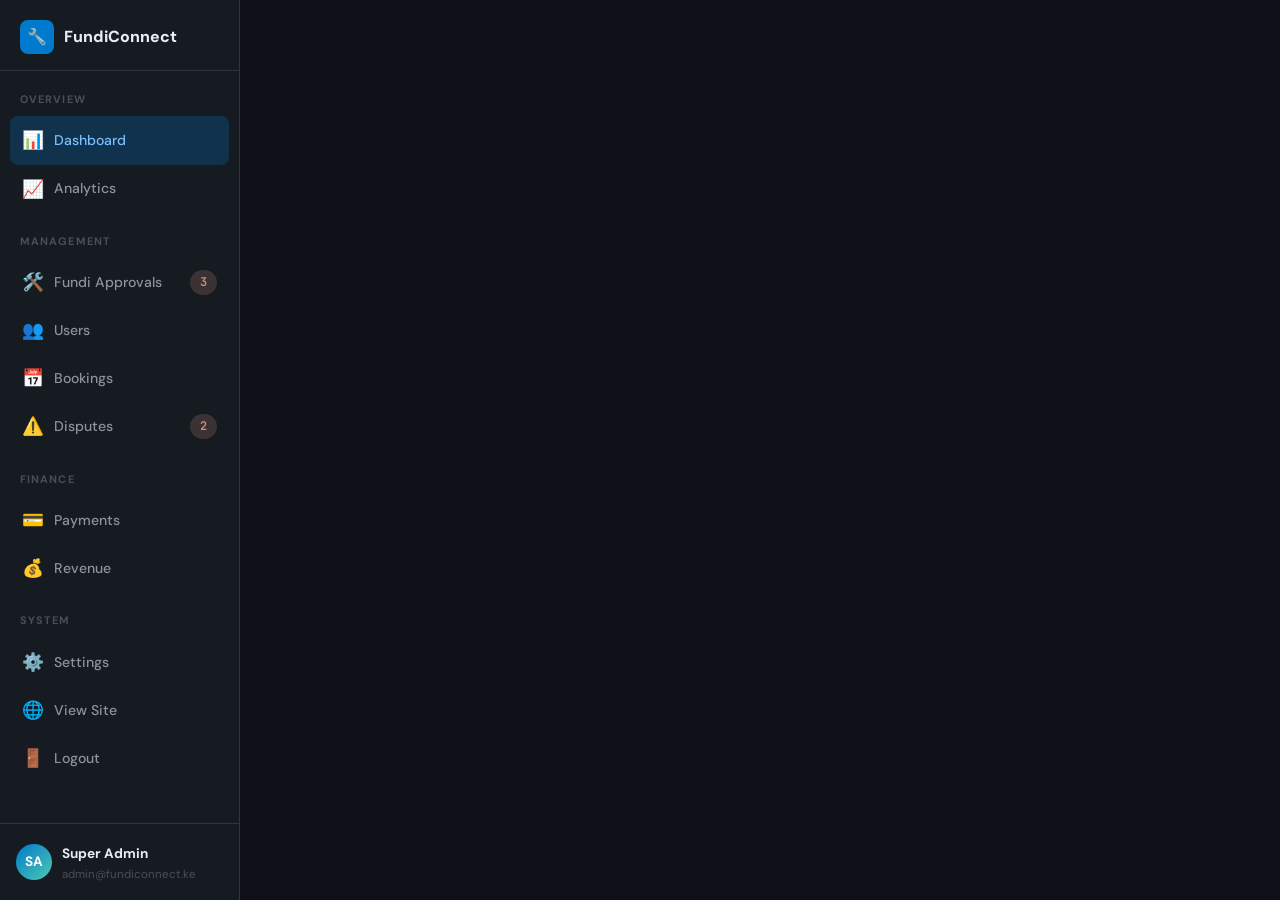
==== admin.html @ 78d82630 "admin 1" ====
<!DOCTYPE html>
<html lang="en">
<head>
  <meta charset="UTF-8" />
  <meta name="viewport" content="width=device-width, initial-scale=1.0" />
  <title>Admin Panel — FundiConnect</title>
  <link rel="stylesheet" href="css/style.css" />
  <style>
    :root { --sidebar-w: 240px; --red: #F85149; --amber: #E3B341; --blue-light: #79C0FF; --border-blue: rgba(0,122,204,0.35); --radius-xl: 20px; --shadow-lg: 0 20px 60px rgba(0,0,0,0.5); }
    body { display:flex; min-height:100vh; padding:0; background:var(--bg-dark); }

    /* ── Sidebar ── */
    .sidebar {
      width:var(--sidebar-w); background:var(--bg-panel); border-right:1px solid var(--border);
      display:flex; flex-direction:column; position:fixed; top:0; left:0; bottom:0; z-index:200;
      overflow-y:auto;
    }
    .sidebar-brand {
      padding:20px 20px 16px; border-bottom:1px solid var(--border);
      display:flex; align-items:center; gap:10px;
    }
    .sidebar-brand .logo-icon { width:34px; height:34px; border-radius:8px; background:var(--blue); display:flex; align-items:center; justify-content:center; font-size:1rem; }
    .sidebar-brand span { font-weight:800; font-size:1rem; }
    .sidebar-label { font-size:.68rem; font-weight:700; letter-spacing:.1em; text-transform:uppercase; color:var(--text-muted); padding:20px 20px 8px; }
    .sidebar-nav { list-style:none; padding:0 10px; }
    .sidebar-nav li a {
      display:flex; align-items:center; gap:12px; padding:10px 12px;
      border-radius:8px; color:var(--text-secondary); font-size:.88rem; font-weight:500;
      transition:all .2s; text-decoration:none;
    }
    .sidebar-nav li a:hover, .sidebar-nav li a.active {
      background:var(--bg-elevated); color:var(--text-primary);
    }
    .sidebar-nav li a.active { color:var(--blue-light); background:var(--blue-glow); }
    .sidebar-nav li a .icon { font-size:1.1rem; width:20px; text-align:center; }
    .sidebar-footer { margin-top:auto; padding:16px; border-top:1px solid var(--border); }
    .admin-user { display:flex; align-items:center; gap:10px; }
    .admin-avatar {
      width:36px; height:36px; border-radius:50%;
      background:linear-gradient(135deg,var(--blue),var(--green));
      display:flex; align-items:center; justify-content:center;
      font-size:.85rem; font-weight:700; color:#fff;
    }
    .admin-info small { display:block; font-size:.72rem; color:var(--text-muted); }

    /* ── Main ── */
    .admin-main { margin-left:var(--sidebar-w); flex:1; padding:28px 32px; min-height:100vh; }
    .admin-topbar {
      display:flex; align-items:center; justify-content:space-between; margin-bottom:28px;
    }
    .topbar-title h1 { font-size:1.5rem; font-weight:800; }
    .topbar-title p  { font-size:.85rem; color:var(--text-muted); margin-top:2px; }
    .topbar-actions { display:flex; align-items:center; gap:12px; }
    .notif-btn {
      position:relative; width:40px; height:40px; border-radius:10px;
      background:var(--bg-card); border:1px solid var(--border);
      display:flex; align-items:center; justify-content:center; cursor:pointer;
      font-size:1.1rem;
    }
    .notif-dot {
      position:absolute; top:6px; right:6px; width:8px; height:8px;
      background:var(--red); border-radius:50%; border:2px solid var(--bg-dark);
    }

    /* ── Stats grid ── */
    .stats-row { display:grid; grid-template-columns:repeat(4,1fr); gap:16px; margin-bottom:24px; }
    .stat-card {
      background:var(--bg-card); border:1px solid var(--border); border-radius:var(--radius-md);
      padding:20px; position:relative; overflow:hidden; transition:all .2s;
    }
    .stat-card:hover { border-color:var(--blue); transform:translateY(-2px); }
    .stat-card::before {
      content:''; position:absolute; top:0; right:0; width:80px; height:80px;
      border-radius:50%; opacity:.08;
      background:var(--accent-color, var(--blue));
      transform:translate(30px,-30px);
    }
    .stat-icon { font-size:1.4rem; margin-bottom:12px; }
    .stat-value { font-size:1.9rem; font-weight:800; font-family:'JetBrains Mono',monospace; }
    .stat-label { font-size:.8rem; color:var(--text-muted); margin-top:4px; }
    .stat-trend { display:flex; align-items:center; gap:4px; font-size:.78rem; margin-top:8px; font-weight:600; }
    .trend-up   { color:var(--green); }
    .trend-down { color:var(--red); }

    /* ── Panels ── */
    .admin-grid { display:grid; grid-template-columns:1fr 1fr; gap:20px; margin-bottom:24px; }
    .admin-panel {
      background:var(--bg-card); border:1px solid var(--border); border-radius:var(--radius-md); overflow:hidden;
    }
    .panel-header {
      display:flex; align-items:center; justify-content:space-between;
      padding:18px 22px; border-bottom:1px solid var(--border);
    }
    .panel-header h3 { font-size:.95rem; font-weight:700; }
    .panel-body { padding:18px 22px; }
    .panel-full { grid-column:1/-1; }

    /* ── Table ── */
    .data-table { width:100%; border-collapse:collapse; font-size:.85rem; }
    .data-table th {
      text-align:left; padding:10px 14px; font-size:.75rem; font-weight:700;
      letter-spacing:.06em; text-transform:uppercase; color:var(--text-muted);
      border-bottom:1px solid var(--border); background:var(--bg-elevated);
    }
    .data-table td { padding:12px 14px; border-bottom:1px solid var(--border-subtle); vertical-align:middle; }
    .data-table tr:last-child td { border-bottom:none; }
    .data-table tr:hover td { background:rgba(255,255,255,.02); }
    .user-row { display:flex; align-items:center; gap:10px; }
    .ua { width:30px; height:30px; border-radius:50%; display:flex; align-items:center; justify-content:center; font-size:.8rem; font-weight:700; flex-shrink:0; }

    /* ── Status badges ── */
    .status { display:inline-flex; align-items:center; gap:5px; font-size:.75rem; font-weight:600; padding:3px 10px; border-radius:100px; }
    .status::before { content:''; width:6px; height:6px; border-radius:50%; background:currentColor; }
    .status-pending  { background:rgba(227,179,65,.15); color:var(--amber); }
    .status-approved { background:rgba(78,201,176,.15); color:var(--green); }
    .status-active   { background:rgba(78,201,176,.15); color:var(--green); }
    .status-banned   { background:rgba(248,81,73,.15); color:var(--red); }
    .status-dispute  { background:rgba(197,134,192,.15); color:var(--purple); }
    .status-completed { background:rgba(78,201,176,.15); color:var(--green); }

    /* ── Action buttons ── */
    .action-btns { display:flex; gap:6px; }
    .act { padding:5px 12px; border-radius:6px; font-size:.78rem; font-weight:600; cursor:pointer; border:1px solid transparent; transition:all .2s; }
    .act-approve { background:rgba(78,201,176,.15); color:var(--green); border-color:rgba(78,201,176,.3); }
    .act-approve:hover { background:rgba(78,201,176,.3); }
    .act-reject  { background:rgba(248,81,73,.1); color:var(--red); border-color:rgba(248,81,73,.25); }
    .act-reject:hover { background:rgba(248,81,73,.2); }
    .act-view    { background:var(--bg-elevated); color:var(--text-secondary); border-color:var(--border); }
    .act-view:hover { color:var(--text-primary); }
    .act-ban     { background:rgba(248,81,73,.1); color:var(--red); border-color:rgba(248,81,73,.25); }

    /* ── Approval Queue ── */
    .approval-card {
      background:var(--bg-elevated); border:1px solid var(--border); border-radius:10px;
      padding:16px; margin-bottom:12px; display:flex; align-items:flex-start; gap:14px;
    }
    .approval-card:last-child { margin-bottom:0; }
    .appr-avatar {
      width:44px; height:44px; border-radius:50%; flex-shrink:0;
      background:linear-gradient(135deg,var(--blue),var(--purple));
      display:flex; align-items:center; justify-content:center; font-size:1.1rem; color:#fff; font-weight:700;
    }
    .appr-meta { flex:1; }
    .appr-meta h4 { font-size:.9rem; margin-bottom:3px; }
    .appr-meta p  { font-size:.78rem; color:var(--text-muted); }
    .appr-tags { display:flex; flex-wrap:wrap; gap:5px; margin:8px 0; }
    .appr-tag { font-size:.72rem; background:var(--blue-glow); color:var(--blue-light); border:1px solid var(--border-blue); padding:2px 8px; border-radius:100px; }
    .doc-links { display:flex; gap:8px; margin-top:6px; }
    .doc-link { font-size:.74rem; color:var(--blue-light); background:var(--bg-card); padding:3px 10px; border-radius:6px; border:1px solid var(--border); cursor:pointer; }
    .doc-link:hover { border-color:var(--blue); }

    /* ── Analytics ── */
    .chart-bar-wrap { display:flex; align-items:flex-end; gap:6px; height:100px; padding:8px 0; }
    .chart-bar {
      flex:1; border-radius:4px 4px 0 0; background:var(--blue-glow);
      border:1px solid var(--border-blue); position:relative; cursor:pointer;
      transition:all .2s; min-width:16px;
    }
    .chart-bar:hover { background:rgba(0,122,204,.4); }
    .chart-bar[data-active="true"] { background:var(--blue); border-color:var(--blue-bright); }
    .chart-label { display:flex; justify-content:space-between; font-size:.72rem; color:var(--text-muted); margin-top:8px; }
    .chart-tooltip {
      position:absolute; top:-32px; left:50%; transform:translateX(-50%);
      background:var(--bg-elevated); border:1px solid var(--border); border-radius:6px;
      padding:3px 8px; font-size:.72rem; white-space:nowrap; opacity:0; pointer-events:none;
      transition:opacity .15s;
    }
    .chart-bar:hover .chart-tooltip { opacity:1; }

    /* ── Donut ── */
    .donut-wrap { display:flex; align-items:center; gap:24px; }
    .donut-svg { flex-shrink:0; }
    .donut-legend { }
    .legend-item { display:flex; align-items:center; gap:8px; margin-bottom:10px; font-size:.82rem; }
    .legend-dot { width:10px; height:10px; border-radius:50%; flex-shrink:0; }

    /* ── Dispute cards ── */
    .dispute-card {
      background:var(--bg-elevated); border:1px solid rgba(248,81,73,.2);
      border-radius:10px; padding:16px; margin-bottom:12px;
    }
    .dispute-header { display:flex; align-items:flex-start; justify-content:space-between; margin-bottom:10px; }
    .dispute-id { font-size:.72rem; font-family:'JetBrains Mono',monospace; color:var(--text-muted); }
    .dispute-body p { font-size:.83rem; color:var(--text-secondary); margin-bottom:12px; }
    .dispute-parties { display:flex; gap:12px; margin-bottom:12px; }
    .dispute-party { font-size:.78rem; background:var(--bg-card); padding:4px 10px; border-radius:6px; border:1px solid var(--border); }

    /* ── Revenue ── */
    .rev-row { display:flex; align-items:center; justify-content:space-between; padding:10px 0; border-bottom:1px solid var(--border-subtle); }
    .rev-row:last-child { border-bottom:none; }
    .rev-label { font-size:.83rem; }
    .rev-val { font-size:.88rem; font-weight:700; font-family:'JetBrains Mono',monospace; }

    /* ── Notif Panel ── */
    .notif-panel {
      position:absolute; top:48px; right:0; width:300px;
      background:var(--bg-card); border:1px solid var(--border); border-radius:var(--radius-md);
      box-shadow:var(--shadow-lg); z-index:100; display:none;
    }
    .notif-panel.open { display:block; }
    .notif-panel-header { padding:14px 16px; border-bottom:1px solid var(--border); display:flex; justify-content:space-between; }
    .notif-item { display:flex; gap:12px; padding:12px 16px; border-bottom:1px solid var(--border-subtle); }
    .notif-item:hover { background:var(--bg-elevated); }
    .notif-item:last-child { border-bottom:none; }
    .notif-icon { width:32px; height:32px; border-radius:8px; display:flex; align-items:center; justify-content:center; font-size:.9rem; flex-shrink:0; }
    .notif-text p { font-size:.8rem; font-weight:500; margin-bottom:2px; }
    .notif-text small { font-size:.72rem; color:var(--text-muted); }

    /* ── Tabs ── */
    .tab-row { display:flex; gap:4px; padding:4px; background:var(--bg-elevated); border-radius:10px; margin-bottom:20px; }
    .tab-btn { flex:1; padding:8px 12px; border-radius:8px; border:none; background:none; color:var(--text-secondary); font-size:.83rem; font-weight:600; cursor:pointer; transition:all .2s; font-family:'DM Sans',sans-serif; }
    .tab-btn.active { background:var(--bg-card); color:var(--text-primary); box-shadow:0 1px 4px rgba(0,0,0,.3); }
    .tab-pane { display:none; }
    .tab-pane.active { display:block; }

    /* ── Search & Filter ── */
    .filter-row { display:flex; align-items:center; gap:10px; margin-bottom:16px; }
    .filter-search { flex:1; background:var(--bg-elevated); border:1px solid var(--border); border-radius:8px; padding:8px 14px; color:var(--text-primary); font-size:.85rem; font-family:'DM Sans',sans-serif; }
    .filter-search:focus { outline:none; border-color:var(--blue); }
    .filter-select { background:var(--bg-elevated); border:1px solid var(--border); border-radius:8px; padding:8px 12px; color:var(--text-secondary); font-size:.83rem; cursor:pointer; }

    /* ── Toast ── */
    .toast-container { position:fixed; bottom:24px; right:24px; z-index:9999; display:flex; flex-direction:column; gap:10px; }
    .toast { display:flex; align-items:center; gap:10px; padding:12px 18px; background:var(--bg-elevated); border:1px solid var(--border); border-radius:10px; font-size:.85rem; box-shadow:0 8px 24px rgba(0,0,0,.4); animation:fadeUp .3s ease; min-width:240px; }
    .toast.success { border-color:rgba(78,201,176,.4); }
    .toast.error   { border-color:rgba(248,81,73,.4); }
    .toast.info    { border-color:rgba(0,122,204,.4); }
    @keyframes fadeUp { from{opacity:0;transform:translateY(10px)} to{opacity:1;transform:translateY(0)} }

    /* ── Responsive ── */
    @media(max-width:900px) {
      .admin-main { margin-left:0; padding:16px; }
      .sidebar { display:none; }
      .stats-row { grid-template-columns:repeat(2,1fr); }
      .admin-grid { grid-template-columns:1fr; }
    }
    @media(max-width:600px) { .stats-row { grid-template-columns:1fr; } }

    .page { display:none; }
    .page.active { display:block; }
  </style>
</head>
<body>

<!-- ══════════════ SIDEBAR ══════════════ -->
<aside class="sidebar">
  <div class="sidebar-brand">
    <div class="logo-icon">🔧</div>
    <span>FundiConnect</span>
  </div>

  <div class="sidebar-label">Overview</div>
  <ul class="sidebar-nav">
    <li><a href="#" class="active" onclick="navigate('dashboard',this)"><span class="icon">📊</span> Dashboard</a></li>
    <li><a href="#" onclick="navigate('analytics',this)"><span class="icon">📈</span> Analytics</a></li>
  </ul>

  <div class="sidebar-label">Management</div>
  <ul class="sidebar-nav">
    <li><a href="#" onclick="navigate('fundis',this)"><span class="icon">🛠️</span> Fundi Approvals <span class="badge badge-orange" style="margin-left:auto">3</span></a></li>
    <li><a href="#" onclick="navigate('users',this)"><span class="icon">👥</span> Users</a></li>
    <li><a href="#" onclick="navigate('bookings',this)"><span class="icon">📅</span> Bookings</a></li>
    <li><a href="#" onclick="navigate('disputes',this)"><span class="icon">⚠️</span> Disputes <span class="badge badge-orange" style="margin-left:auto">2</span></a></li>
  </ul>

  <div class="sidebar-label">Finance</div>
  <ul class="sidebar-nav">
    <li><a href="#" onclick="navigate('payments',this)"><span class="icon">💳</span> Payments</a></li>
    <li><a href="#" onclick="navigate('revenue',this)"><span class="icon">💰</span> Revenue</a></li>
  </ul>

  <div class="sidebar-label">System</div>
  <ul class="sidebar-nav">
    <li><a href="#" onclick="navigate('settings',this)"><span class="icon">⚙️</span> Settings</a></li>
    <li><a href="index.html"><span class="icon">🌐</span> View Site</a></li>
    <li><a href="login.html"><span class="icon">🚪</span> Logout</a></li>
  </ul>

  <div class="sidebar-footer">
    <div class="admin-user">
      <div class="admin-avatar">SA</div>
      <div class="admin-info">
        <strong style="font-size:.85rem">Super Admin</strong>
        <small>admin@fundiconnect.ke</small>
      </div>
    </div>
  </div>
</aside>
---- css/style.css ----
@import url('https://fonts.googleapis.com/css2?family=JetBrains+Mono:wght@400;600;700&family=DM+Sans:wght@300;400;500;600;700&display=swap');

/* ── Variables ── */
:root {
  --bg-dark:       #0D1117;
  --bg-panel:      #161B22;
  --bg-card:       #1C2128;
  --bg-elevated:   #21262D;
  --border:        #30363D;
  --border-subtle: #21262D;
  --blue:          #007ACC;
  --blue-bright:   #0EA5E9;
  --blue-glow:     rgba(0,122,204,0.25);
  --green:         #4EC9B0;
  --yellow:        #DCDCAA;
  --purple:        #C586C0;
  --orange:        #CE9178;
  --text-primary:  #E6EDF3;
  --text-secondary:#8B949E;
  --text-muted:    #484F58;
  --radius-sm:     6px;
  --radius-md:     12px;
  --radius-lg:     20px;
  --transition:    0.2s ease;
}

/* ── Reset ── */
*, *::before, *::after { box-sizing: border-box; margin: 0; padding: 0; }

html { scroll-behavior: smooth; }

body {
  font-family: 'DM Sans', sans-serif;
  background: var(--bg-dark);
  color: var(--text-primary);
  line-height: 1.6;
  min-height: 100vh;
  overflow-x: hidden;
}

/* ── Typography ── */
h1, h2, h3, h4 { line-height: 1.2; font-weight: 700; }
h1 { font-size: clamp(2.4rem, 5vw, 4rem); }
h2 { font-size: clamp(1.8rem, 3vw, 2.6rem); }
h3 { font-size: 1.25rem; }
p  { color: var(--text-secondary); line-height: 1.7; }

a { color: var(--blue-bright); text-decoration: none; transition: color var(--transition); }
a:hover { color: #fff; }

code, .mono {
  font-family: 'JetBrains Mono', monospace;
  font-size: 0.875em;
}

/* ── Layout ── */
.container { max-width: 1200px; margin: 0 auto; padding: 0 24px; }
section    { padding: 80px 0; }

/* ── Navigation ── */
.nav {
  position: fixed;
  top: 0; left: 0; right: 0;
  z-index: 1000;
  background: rgba(13,17,23,0.85);
  backdrop-filter: blur(12px);
  border-bottom: 1px solid var(--border);
  height: 60px;
  display: flex;
  align-items: center;
}

.nav-inner {
  max-width: 1200px;
  margin: 0 auto;
  padding: 0 24px;
  display: flex;
  align-items: center;
  justify-content: space-between;
  width: 100%;
}

.nav-logo {
  display: flex;
  align-items: center;
  gap: 10px;
  font-weight: 700;
  font-size: 1.1rem;
  color: var(--text-primary);
  text-decoration: none;
}

.nav-logo svg { width: 28px; height: 28px; }

.nav-links {
  display: flex;
  align-items: center;
  gap: 8px;
  list-style: none;
}

.nav-links a {
  color: var(--text-secondary);
  font-size: 0.9rem;
  font-weight: 500;
  padding: 6px 14px;
  border-radius: var(--radius-sm);
  transition: all var(--transition);
}

.nav-links a:hover,
.nav-links a.active { color: var(--text-primary); background: var(--bg-elevated); }

.nav-cta {
  background: var(--blue) !important;
  color: #fff !important;
  padding: 7px 18px !important;
  border-radius: var(--radius-sm) !important;
}
.nav-cta:hover { background: var(--blue-bright) !important; }

/* Mobile nav toggle */
.nav-toggle {
  display: none;
  background: none;
  border: none;
  cursor: pointer;
  padding: 4px;
  color: var(--text-primary);
}

/* ── Buttons ── */
.btn {
  display: inline-flex;
  align-items: center;
  gap: 8px;
  padding: 12px 28px;
  border-radius: var(--radius-sm);
  font-family: 'DM Sans', sans-serif;
  font-size: 0.95rem;
  font-weight: 600;
  cursor: pointer;
  transition: all var(--transition);
  border: none;
  text-decoration: none;
}

.btn-primary {
  background: var(--blue);
  color: #fff;
}
.btn-primary:hover {
  background: var(--blue-bright);
  transform: translateY(-1px);
  box-shadow: 0 8px 24px var(--blue-glow);
  color: #fff;
}

.btn-outline {
  background: transparent;
  color: var(--text-primary);
  border: 1px solid var(--border);
}
.btn-outline:hover {
  background: var(--bg-elevated);
  border-color: var(--text-secondary);
  color: var(--text-primary);
}

.btn-ghost {
  background: transparent;
  color: var(--blue-bright);
  padding: 12px 0;
}
.btn-ghost:hover { color: #fff; }

/* ── Cards ── */
.card {
  background: var(--bg-card);
  border: 1px solid var(--border);
  border-radius: var(--radius-md);
  padding: 28px;
  transition: all var(--transition);
}

.card:hover {
  border-color: var(--blue);
  transform: translateY(-3px);
  box-shadow: 0 16px 40px rgba(0,0,0,0.4);
}

/* ── Section labels ── */
.section-label {
  display: inline-flex;
  align-items: center;
  gap: 8px;
  font-size: 0.8rem;
  font-weight: 600;
  letter-spacing: 0.1em;
  text-transform: uppercase;
  color: var(--blue-bright);
  background: rgba(14,165,233,0.1);
  border: 1px solid rgba(14,165,233,0.2);
  padding: 5px 14px;
  border-radius: 100px;
  margin-bottom: 20px;
}

/* ── Badge ── */
.badge {
  display: inline-block;
  font-size: 0.75rem;
  font-weight: 600;
  padding: 3px 10px;
  border-radius: 100px;
  font-family: 'JetBrains Mono', monospace;
}

.badge-blue   { background: rgba(0,122,204,0.2); color: var(--blue-bright); }
.badge-green  { background: rgba(78,201,176,0.2); color: var(--green); }
.badge-purple { background: rgba(197,134,192,0.2); color: var(--purple); }
.badge-orange { background: rgba(206,145,120,0.2); color: var(--orange); }

/* ── Code block ── */
.code-block {
  background: var(--bg-panel);
  border: 1px solid var(--border);
  border-radius: var(--radius-md);
  overflow: hidden;
  font-family: 'JetBrains Mono', monospace;
  font-size: 0.85rem;
}

.code-block-header {
  background: var(--bg-elevated);
  padding: 10px 16px;
  display: flex;
  align-items: center;
  gap: 8px;
  border-bottom: 1px solid var(--border);
}

.code-dot {
  width: 12px; height: 12px;
  border-radius: 50%;
}
.code-dot.red    { background: #FF5F57; }
.code-dot.yellow { background: #FFBD2E; }
.code-dot.green  { background: #28CA41; }

.code-filename {
  font-size: 0.8rem;
  color: var(--text-secondary);
  margin-left: 4px;
}

.code-body {
  padding: 20px;
  line-height: 1.8;
  overflow-x: auto;
}

/* Syntax colors */
.kw  { color: #569CD6; }   /* keyword */
.fn  { color: #DCDCAA; }   /* function */
.str { color: #CE9178; }   /* string */
.cmt { color: #6A9955; }   /* comment */
.var { color: #9CDCFE; }   /* variable */
.num { color: #B5CEA8; }   /* number */
.cls { color: #4EC9B0; }   /* class */

/* ── Grid helpers ── */
.grid-2 { display: grid; grid-template-columns: repeat(2, 1fr); gap: 24px; }
.grid-3 { display: grid; grid-template-columns: repeat(3, 1fr); gap: 24px; }
.grid-4 { display: grid; grid-template-columns: repeat(4, 1fr); gap: 24px; }

/* ── Footer ── */
.footer {
  background: var(--bg-panel);
  border-top: 1px solid var(--border);
  padding: 60px 0 32px;
}

.footer-grid {
  display: grid;
  grid-template-columns: 2fr 1fr 1fr 1fr;
  gap: 40px;
  margin-bottom: 48px;
}

.footer-brand p {
  font-size: 0.9rem;
  margin-top: 12px;
  max-width: 280px;
}

.footer-col h4 {
  font-size: 0.85rem;
  font-weight: 600;
  text-transform: uppercase;
  letter-spacing: 0.08em;
  color: var(--text-secondary);
  margin-bottom: 16px;
}

.footer-col ul { list-style: none; }
.footer-col li { margin-bottom: 10px; }
.footer-col a  { color: var(--text-secondary); font-size: 0.9rem; }
.footer-col a:hover { color: var(--text-primary); }

.footer-bottom {
  border-top: 1px solid var(--border);
  padding-top: 24px;
  display: flex;
  align-items: center;
  justify-content: space-between;
  font-size: 0.85rem;
  color: var(--text-muted);
}

/* ── Divider ── */
.divider {
  border: none;
  border-top: 1px solid var(--border);
  margin: 40px 0;
}

/* ── Utility ── */
.text-center  { text-align: center; }
.text-blue    { color: var(--blue-bright); }
.text-green   { color: var(--green); }
.text-muted   { color: var(--text-muted); }
.mt-8  { margin-top: 8px; }
.mt-16 { margin-top: 16px; }
.mt-24 { margin-top: 24px; }
.mt-40 { margin-top: 40px; }
.mb-8  { margin-bottom: 8px; }
.mb-16 { margin-bottom: 16px; }
.mb-24 { margin-bottom: 24px; }
.mb-40 { margin-bottom: 40px; }
.flex  { display: flex; }
.flex-center  { display: flex; align-items: center; justify-content: center; }
.gap-8   { gap: 8px; }
.gap-16  { gap: 16px; }

/* ── Animations ── */
@keyframes fadeUp {
  from { opacity: 0; transform: translateY(24px); }
  to   { opacity: 1; transform: translateY(0); }
}
@keyframes pulse {
  0%, 100% { opacity: 1; }
  50%       { opacity: 0.5; }
}
@keyframes typewriter {
  from { width: 0; }
  to   { width: 100%; }
}

.fade-up { animation: fadeUp 0.6s ease forwards; }
.fade-up-2 { animation: fadeUp 0.6s 0.15s ease both; }
.fade-up-3 { animation: fadeUp 0.6s 0.3s ease both; }

/* ── Responsive ── */
@media (max-width: 900px) {
  .grid-4  { grid-template-columns: repeat(2, 1fr); }
  .grid-3  { grid-template-columns: repeat(2, 1fr); }
  .footer-grid { grid-template-columns: 1fr 1fr; }
}

:root {
    /* Your existing variables plus the AI gradient */
    --ai-gradient: linear-gradient(90deg, #4285f4, #9b72cb, #d96570, #f4af5f, #4285f4);
}

.ai-glow-button {
    position: relative;
    height: 46px;
    padding: 2px; /* This creates the "border" space for the glow */
    border: none;
    background: transparent;
    border-radius: 14px; /* Slightly larger to wrap the 12px inner content */
    cursor: pointer;
    overflow: hidden;
    display: flex;
    align-items: center;
    justify-content: center;
}

/* The Animated Glowing Background */
.glow-bg {
    position: absolute;
    top: 50%;
    left: 50%;
    width: 150%; /* Wider than button to allow for rotation */
    height: 300%;
    transform: translate(-50%, -50%);
    background: var(--ai-gradient);
    background-size: 200% auto;
    animation: rotateGlow 4s linear infinite;
    z-index: 1;
}

/* The Inner Content (The actual button face) */
.btn-content {
    position: relative;
    z-index: 2;
    background: #fff; /* Or your dark background color */
    width: 100%;
    height: 100%;
    border-radius: 12px;
    display: flex;
    align-items: center;
    justify-content: center;
    gap: 8px;
    padding: 0 16px;
    font-weight: 700;
    font-size: 0.9rem;
    color: #1f1f1f;
}

.spark-icon {
    width: 20px;
    height: 20px;
    /* This filter makes the icon match the AI blue if it's a standard SVG */
    filter: invert(43%) sepia(90%) bold; 
}

/* The Rotation Animation */
@keyframes rotateGlow {
    0% { transform: translate(-50%, -50%) rotate(0deg); }
    100% { transform: translate(-50%, -50%) rotate(360deg); }
}

/* Hover Effect */
.ai-glow-button:hover .btn-content {
    background: rgba(255, 255, 255, 0.9);
}

@media (max-width: 640px) {
  section { padding: 56px 0; }
  .grid-2, .grid-3, .grid-4 { grid-template-columns: 1fr; }
  .footer-grid { grid-template-columns: 1fr; }
  .nav-links { display: none; }
  .nav-links.open {
    display: flex;
    flex-direction: column;
    position: fixed;
    top: 60px; left: 0; right: 0;
    background: var(--bg-panel);
    border-bottom: 1px solid var(--border);
    padding: 16px 24px 24px;
    z-index: 999;
  }
  .nav-toggle { display: flex; }
}
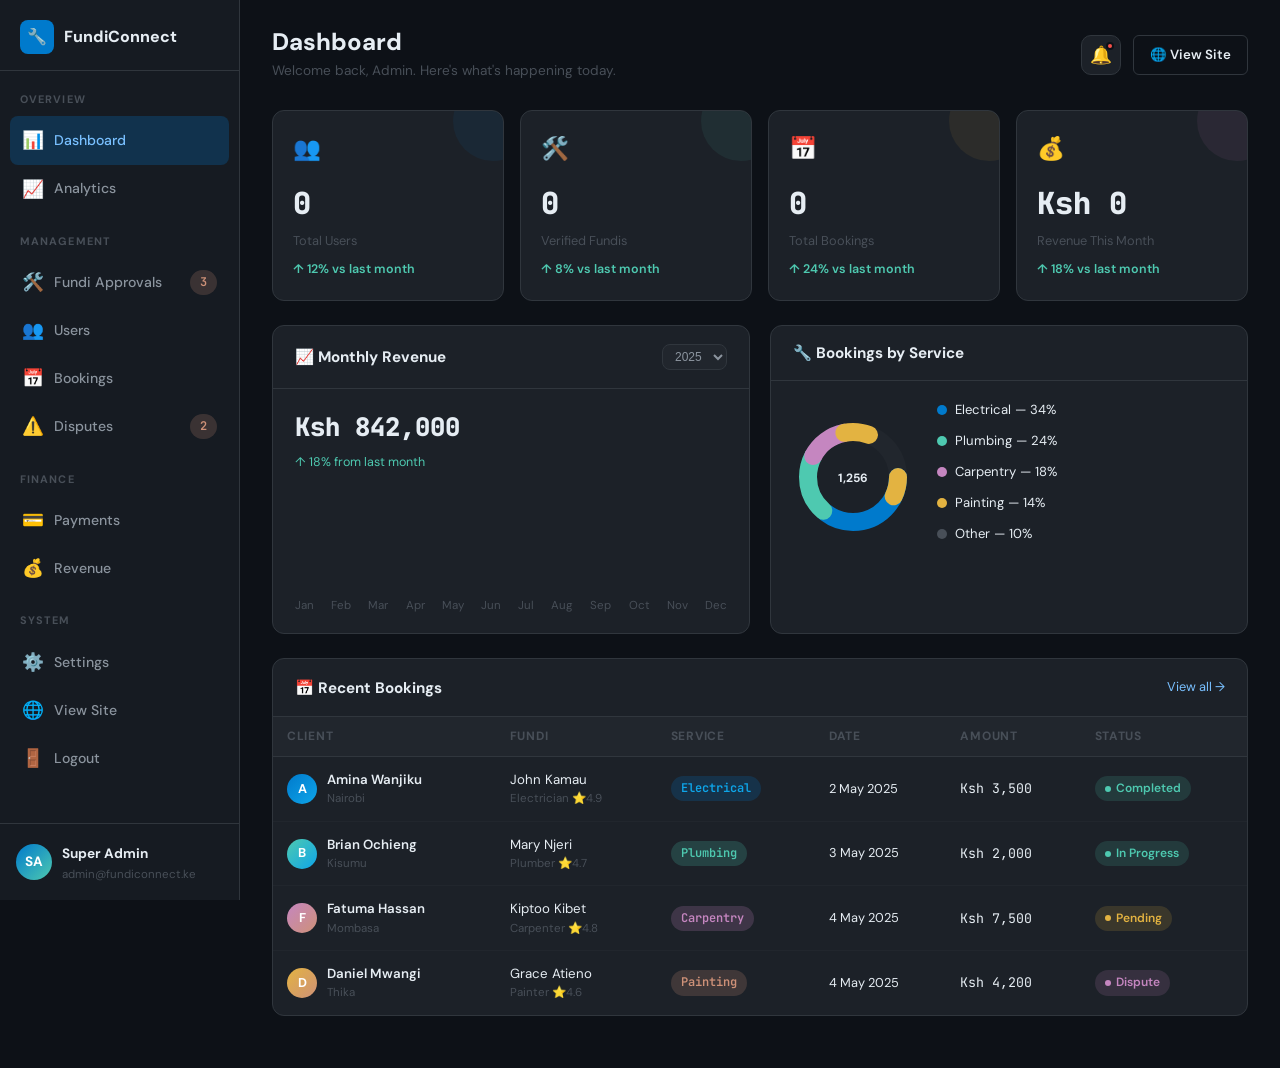
==== commit 63465726: "admin 2" ====
--- a/admin.html
+++ b/admin.html
@@ -285,4 +285,312 @@
       </div>
     </div>
   </div>
-</aside>+</aside>
+
+<!-- ══════════════ MAIN ══════════════ -->
+<main class="admin-main">
+
+  <!-- Top Bar -->
+  <div class="admin-topbar">
+    <div class="topbar-title">
+      <h1 id="page-title">Dashboard</h1>
+      <p id="page-sub">Welcome back, Admin. Here's what's happening today.</p>
+    </div>
+    <div class="topbar-actions" style="position:relative">
+      <div class="notif-btn" id="notif-btn">🔔 <div class="notif-dot"></div></div>
+      <div class="notif-panel" id="notif-panel">
+        <div class="notif-panel-header">
+          <strong style="font-size:.85rem">Notifications</strong>
+          <a href="#" style="font-size:.78rem;color:var(--blue-light)">Mark all read</a>
+        </div>
+        <div class="notif-item">
+          <div class="notif-icon" style="background:rgba(78,201,176,.15)">✅</div>
+          <div class="notif-text"><p>New fundi awaiting approval</p><small>Peter Mutua — Electrician · 5 min ago</small></div>
+        </div>
+        <div class="notif-item">
+          <div class="notif-icon" style="background:rgba(248,81,73,.15)">⚠️</div>
+          <div class="notif-text"><p>Dispute raised on Booking #2341</p><small>Client vs Fundi · 18 min ago</small></div>
+        </div>
+        <div class="notif-item">
+          <div class="notif-icon" style="background:rgba(0,122,204,.15)">💳</div>
+          <div class="notif-text"><p>M-Pesa payout processed — Ksh 4,500</p><small>John Kamau · 1 hr ago</small></div>
+        </div>
+        <div class="notif-item">
+          <div class="notif-icon" style="background:rgba(197,134,192,.15)">🌟</div>
+          <div class="notif-text"><p>50 new users registered today</p><small>Platform milestone · 2 hr ago</small></div>
+        </div>
+      </div>
+      <a href="index.html" class="btn btn-outline" style="padding:8px 16px;font-size:.83rem">🌐 View Site</a>
+    </div>
+  </div>
+
+  <!-- ══ PAGE: DASHBOARD ══ -->
+  <div class="page active" id="page-dashboard">
+
+    <!-- Stats -->
+    <div class="stats-row">
+      <div class="stat-card" style="--accent-color:var(--blue)">
+        <div class="stat-icon">👥</div>
+        <div class="stat-value" data-count="2847" data-suffix="">0</div>
+        <div class="stat-label">Total Users</div>
+        <div class="stat-trend trend-up">↑ 12% vs last month</div>
+      </div>
+      <div class="stat-card" style="--accent-color:var(--green)">
+        <div class="stat-icon">🛠️</div>
+        <div class="stat-value" data-count="384" data-suffix="">0</div>
+        <div class="stat-label">Verified Fundis</div>
+        <div class="stat-trend trend-up">↑ 8% vs last month</div>
+      </div>
+      <div class="stat-card" style="--accent-color:var(--amber)">
+        <div class="stat-icon">📅</div>
+        <div class="stat-value" data-count="1256" data-suffix="">0</div>
+        <div class="stat-label">Total Bookings</div>
+        <div class="stat-trend trend-up">↑ 24% vs last month</div>
+      </div>
+      <div class="stat-card" style="--accent-color:var(--purple)">
+        <div class="stat-icon">💰</div>
+        <div class="stat-value">Ksh <span data-count="842000" data-suffix="">0</span></div>
+        <div class="stat-label">Revenue This Month</div>
+        <div class="stat-trend trend-up">↑ 18% vs last month</div>
+      </div>
+    </div>
+
+    <!-- Panels row 1 -->
+    <div class="admin-grid">
+      <!-- Revenue Chart -->
+      <div class="admin-panel">
+        <div class="panel-header">
+          <h3>📈 Monthly Revenue</h3>
+          <select class="filter-select" style="font-size:.75rem;padding:4px 8px">
+            <option>2025</option><option>2024</option>
+          </select>
+        </div>
+        <div class="panel-body">
+          <div style="font-size:1.6rem;font-weight:800;font-family:'JetBrains Mono',monospace;margin-bottom:4px">Ksh 842,000</div>
+          <p style="font-size:.78rem;color:var(--green);margin-bottom:16px">↑ 18% from last month</p>
+          <div class="chart-bar-wrap" id="rev-chart"></div>
+          <div class="chart-label">
+            <span>Jan</span><span>Feb</span><span>Mar</span><span>Apr</span>
+            <span>May</span><span>Jun</span><span>Jul</span><span>Aug</span>
+            <span>Sep</span><span>Oct</span><span>Nov</span><span>Dec</span>
+          </div>
+        </div>
+      </div>
+
+      <!-- Service breakdown -->
+      <div class="admin-panel">
+        <div class="panel-header"><h3>🔧 Bookings by Service</h3></div>
+        <div class="panel-body">
+          <div class="donut-wrap">
+            <svg class="donut-svg" width="120" height="120" viewBox="0 0 120 120">
+              <circle cx="60" cy="60" r="45" fill="none" stroke="var(--bg-elevated)" stroke-width="18"/>
+              <circle cx="60" cy="60" r="45" fill="none" stroke="var(--blue)" stroke-width="18" stroke-dasharray="100 183" stroke-dashoffset="0" stroke-linecap="round"/>
+              <circle cx="60" cy="60" r="45" fill="none" stroke="var(--green)" stroke-width="18" stroke-dasharray="60 183" stroke-dashoffset="-103" stroke-linecap="round"/>
+              <circle cx="60" cy="60" r="45" fill="none" stroke="var(--purple)" stroke-width="18" stroke-dasharray="40 183" stroke-dashoffset="-163" stroke-linecap="round"/>
+              <circle cx="60" cy="60" r="45" fill="none" stroke="var(--amber)" stroke-width="18" stroke-dasharray="25 183" stroke-dashoffset="-203" stroke-linecap="round"/>
+              <text x="60" y="65" text-anchor="middle" fill="var(--text-primary)" font-size="12" font-weight="700">1,256</text>
+            </svg>
+            <div class="donut-legend">
+              <div class="legend-item"><div class="legend-dot" style="background:var(--blue)"></div> Electrical — 34%</div>
+              <div class="legend-item"><div class="legend-dot" style="background:var(--green)"></div> Plumbing — 24%</div>
+              <div class="legend-item"><div class="legend-dot" style="background:var(--purple)"></div> Carpentry — 18%</div>
+              <div class="legend-item"><div class="legend-dot" style="background:var(--amber)"></div> Painting — 14%</div>
+              <div class="legend-item"><div class="legend-dot" style="background:var(--text-muted)"></div> Other — 10%</div>
+            </div>
+          </div>
+        </div>
+      </div>
+    </div>
+
+    <!-- Panels row 2 -->
+    <div class="admin-grid">
+      <!-- Recent Bookings -->
+      <div class="admin-panel panel-full">
+        <div class="panel-header">
+          <h3>📅 Recent Bookings</h3>
+          <a href="#" onclick="navigate('bookings',null)" style="font-size:.8rem;color:var(--blue-light)">View all →</a>
+        </div>
+        <div class="panel-body" style="padding:0">
+          <table class="data-table">
+            <thead>
+              <tr><th>Client</th><th>Fundi</th><th>Service</th><th>Date</th><th>Amount</th><th>Status</th></tr>
+            </thead>
+            <tbody>
+              <tr>
+                <td><div class="user-row"><div class="ua" style="background:linear-gradient(135deg,#007ACC,#0EA5E9);color:#fff">A</div><div><div style="font-size:.83rem;font-weight:600">Amina Wanjiku</div><div style="font-size:.72rem;color:var(--text-muted)">Nairobi</div></div></div></td>
+                <td><div style="font-size:.83rem">John Kamau</div><div style="font-size:.72rem;color:var(--text-muted)">Electrician ⭐4.9</div></td>
+                <td><span class="badge badge-blue">Electrical</span></td>
+                <td style="font-size:.8rem">2 May 2025</td>
+                <td style="font-family:'JetBrains Mono',monospace;font-size:.83rem">Ksh 3,500</td>
+                <td><span class="status status-completed">Completed</span></td>
+              </tr>
+              <tr>
+                <td><div class="user-row"><div class="ua" style="background:linear-gradient(135deg,#4EC9B0,#0ea5e9);color:#fff">B</div><div><div style="font-size:.83rem;font-weight:600">Brian Ochieng</div><div style="font-size:.72rem;color:var(--text-muted)">Kisumu</div></div></div></td>
+                <td><div style="font-size:.83rem">Mary Njeri</div><div style="font-size:.72rem;color:var(--text-muted)">Plumber ⭐4.7</div></td>
+                <td><span class="badge badge-green">Plumbing</span></td>
+                <td style="font-size:.8rem">3 May 2025</td>
+                <td style="font-family:'JetBrains Mono',monospace;font-size:.83rem">Ksh 2,000</td>
+                <td><span class="status status-active">In Progress</span></td>
+              </tr>
+              <tr>
+                <td><div class="user-row"><div class="ua" style="background:linear-gradient(135deg,#C586C0,#CE9178);color:#fff">F</div><div><div style="font-size:.83rem;font-weight:600">Fatuma Hassan</div><div style="font-size:.72rem;color:var(--text-muted)">Mombasa</div></div></div></td>
+                <td><div style="font-size:.83rem">Kiptoo Kibet</div><div style="font-size:.72rem;color:var(--text-muted)">Carpenter ⭐4.8</div></td>
+                <td><span class="badge badge-purple">Carpentry</span></td>
+                <td style="font-size:.8rem">4 May 2025</td>
+                <td style="font-family:'JetBrains Mono',monospace;font-size:.83rem">Ksh 7,500</td>
+                <td><span class="status status-pending">Pending</span></td>
+              </tr>
+              <tr>
+                <td><div class="user-row"><div class="ua" style="background:linear-gradient(135deg,#E3B341,#CE9178);color:#fff">D</div><div><div style="font-size:.83rem;font-weight:600">Daniel Mwangi</div><div style="font-size:.72rem;color:var(--text-muted)">Thika</div></div></div></td>
+                <td><div style="font-size:.83rem">Grace Atieno</div><div style="font-size:.72rem;color:var(--text-muted)">Painter ⭐4.6</div></td>
+                <td><span class="badge badge-orange">Painting</span></td>
+                <td style="font-size:.8rem">4 May 2025</td>
+                <td style="font-family:'JetBrains Mono',monospace;font-size:.83rem">Ksh 4,200</td>
+                <td><span class="status status-dispute">Dispute</span></td>
+              </tr>
+            </tbody>
+          </table>
+        </div>
+      </div>
+    </div>
+  </div><!-- /dashboard -->
+
+  <!-- ══ PAGE: FUNDI APPROVALS ══ -->
+  <div class="page" id="page-fundis">
+    <div class="tab-row" data-tabs="fundis-tabs">
+      <button class="tab-btn active" data-tab="pending">⏳ Pending (3)</button>
+      <button class="tab-btn" data-tab="approved">✅ Approved</button>
+      <button class="tab-btn" data-tab="rejected">❌ Rejected</button>
+    </div>
+
+    <div class="tab-pane active" data-tab-pane="pending">
+      <div id="approval-queue">
+        <!-- Card 1 -->
+        <div class="approval-card" id="appr-1">
+          <div class="appr-avatar">P</div>
+          <div class="appr-meta" style="flex:1">
+            <h4>Peter Mutua</h4>
+            <p>📍 Nairobi, Westlands &nbsp;|&nbsp; 📱 0712 345 678</p>
+            <div class="appr-tags">
+              <span class="appr-tag">⚡ Electrician</span>
+              <span class="appr-tag">5 yrs exp</span>
+            </div>
+            <div class="doc-links">
+              <span class="doc-link" onclick="showToast('Viewing National ID…','info')">🪪 National ID</span>
+              <span class="doc-link" onclick="showToast('Viewing Certificate…','info')">📜 Certificate</span>
+              <span class="doc-link" onclick="showToast('Viewing Portfolio…','info')">📸 Portfolio (3)</span>
+            </div>
+          </div>
+          <div class="action-btns" style="flex-direction:column;gap:8px">
+            <button class="act act-approve" onclick="approveCard('appr-1','Peter Mutua')">✅ Approve</button>
+            <button class="act act-reject" onclick="rejectCard('appr-1','Peter Mutua')">❌ Reject</button>
+            <button class="act act-view" onclick="window.open('fundi-profile.html')">👁 View</button>
+          </div>
+        </div>
+
+        <!-- Card 2 -->
+        <div class="approval-card" id="appr-2">
+          <div class="appr-avatar" style="background:linear-gradient(135deg,#4EC9B0,#007ACC)">N</div>
+          <div class="appr-meta" style="flex:1">
+            <h4>Nancy Wanjiru</h4>
+            <p>📍 Thika, Kiandutu &nbsp;|&nbsp; 📱 0722 987 654</p>
+            <div class="appr-tags">
+              <span class="appr-tag">🔧 Plumber</span>
+              <span class="appr-tag">3 yrs exp</span>
+            </div>
+            <div class="doc-links">
+              <span class="doc-link" onclick="showToast('Viewing National ID…','info')">🪪 National ID</span>
+              <span class="doc-link" onclick="showToast('Viewing Certificate…','info')">📜 Certificate</span>
+            </div>
+          </div>
+          <div class="action-btns" style="flex-direction:column;gap:8px">
+            <button class="act act-approve" onclick="approveCard('appr-2','Nancy Wanjiru')">✅ Approve</button>
+            <button class="act act-reject" onclick="rejectCard('appr-2','Nancy Wanjiru')">❌ Reject</button>
+            <button class="act act-view">👁 View</button>
+          </div>
+        </div>
+
+        <!-- Card 3 -->
+        <div class="approval-card" id="appr-3">
+          <div class="appr-avatar" style="background:linear-gradient(135deg,#C586C0,#CE9178)">S</div>
+          <div class="appr-meta" style="flex:1">
+            <h4>Samuel Kiprotich</h4>
+            <p>📍 Eldoret, Langas &nbsp;|&nbsp; 📱 0733 111 222</p>
+            <div class="appr-tags">
+              <span class="appr-tag">🪚 Carpenter</span>
+              <span class="appr-tag">8 yrs exp</span>
+            </div>
+            <div class="doc-links">
+              <span class="doc-link" onclick="showToast('Viewing National ID…','info')">🪪 National ID</span>
+              <span class="doc-link" onclick="showToast('Viewing Portfolio…','info')">📸 Portfolio (7)</span>
+            </div>
+          </div>
+          <div class="action-btns" style="flex-direction:column;gap:8px">
+            <button class="act act-approve" onclick="approveCard('appr-3','Samuel Kiprotich')">✅ Approve</button>
+            <button class="act act-reject" onclick="rejectCard('appr-3','Samuel Kiprotich')">❌ Reject</button>
+            <button class="act act-view">👁 View</button>
+          </div>
+        </div>
+      </div>
+    </div>
+
+    <div class="tab-pane" data-tab-pane="approved">
+      <table class="data-table">
+        <thead><tr><th>Fundi</th><th>Service</th><th>Location</th><th>Rating</th><th>Bookings</th><th>Joined</th><th>Actions</th></tr></thead>
+        <tbody>
+          <tr>
+            <td><div class="user-row"><div class="ua" style="background:linear-gradient(135deg,#007ACC,#4EC9B0);color:#fff">J</div><div><div style="font-size:.83rem;font-weight:600">John Kamau</div><div style="font-size:.72rem;color:var(--text-muted)">john@email.com</div></div></div></td>
+            <td><span class="badge badge-blue">Electrician</span></td>
+            <td style="font-size:.8rem">Nairobi</td>
+            <td style="font-size:.83rem">⭐ 4.9</td>
+            <td style="font-family:'JetBrains Mono',monospace;font-size:.8rem">142</td>
+            <td style="font-size:.78rem;color:var(--text-muted)">Jan 2025</td>
+            <td><div class="action-btns"><button class="act act-view">👁 View</button><button class="act act-ban" onclick="showToast('User banned','error')">🚫 Ban</button></div></td>
+          </tr>
+          <tr>
+            <td><div class="user-row"><div class="ua" style="background:linear-gradient(135deg,#4EC9B0,#0ea5e9);color:#fff">M</div><div><div style="font-size:.83rem;font-weight:600">Mary Njeri</div><div style="font-size:.72rem;color:var(--text-muted)">mary@email.com</div></div></div></td>
+            <td><span class="badge badge-green">Plumber</span></td>
+            <td style="font-size:.8rem">Kisumu</td>
+            <td style="font-size:.83rem">⭐ 4.7</td>
+            <td style="font-family:'JetBrains Mono',monospace;font-size:.8rem">89</td>
+            <td style="font-size:.78rem;color:var(--text-muted)">Feb 2025</td>
+            <td><div class="action-btns"><button class="act act-view">👁 View</button><button class="act act-ban" onclick="showToast('User banned','error')">🚫 Ban</button></div></td>
+          </tr>
+        </tbody>
+      </table>
+    </div>
+
+    <div class="tab-pane" data-tab-pane="rejected">
+      <div style="text-align:center;padding:40px;color:var(--text-muted)">
+        <div style="font-size:3rem;margin-bottom:12px">📭</div>
+        <p>No rejected applications this period.</p>
+      </div>
+    </div>
+  </div><!-- /fundis -->
+
+  <!-- ══ PAGE: USERS ══ -->
+  <div class="page" id="page-users">
+    <div class="filter-row">
+      <input class="filter-search" placeholder="🔍 Search users by name, phone or email…" id="user-search" oninput="filterUsers(this.value)"/>
+      <select class="filter-select" onchange="filterUsers()">
+        <option>All Roles</option><option>Client</option><option>Fundi</option>
+      </select>
+      <select class="filter-select">
+        <option>All Status</option><option>Active</option><option>Banned</option>
+      </select>
+    </div>
+    <div class="admin-panel">
+      <div class="panel-header"><h3>👥 All Users</h3><span style="font-size:.8rem;color:var(--text-muted)">2,847 total</span></div>
+      <div style="overflow-x:auto">
+        <table class="data-table" id="users-table">
+          <thead><tr><th>User</th><th>Role</th><th>Phone</th><th>Location</th><th>Joined</th><th>Status</th><th>Actions</th></tr></thead>
+          <tbody>
+            <tr><td><div class="user-row"><div class="ua" style="background:linear-gradient(135deg,#007ACC,#0ea5e9);color:#fff">A</div><div><div style="font-size:.83rem;font-weight:600">Amina Wanjiku</div><div style="font-size:.72rem;color:var(--text-muted)">amina@email.com</div></div></div></td><td><span class="badge badge-blue">Client</span></td><td style="font-size:.8rem;font-family:'JetBrains Mono',monospace">0712 345 678</td><td style="font-size:.8rem">Nairobi</td><td style="font-size:.78rem;color:var(--text-muted)">10 Jan 2025</td><td><span class="status status-active">Active</span></td><td><div class="action-btns"><button class="act act-view">👁</button><button class="act act-ban" onclick="showToast('User banned','error')">🚫</button></div></td></tr>
+            <tr><td><div class="user-row"><div class="ua" style="background:linear-gradient(135deg,#4EC9B0,#007ACC);color:#fff">B</div><div><div style="font-size:.83rem;font-weight:600">Brian Ochieng</div><div style="font-size:.72rem;color:var(--text-muted)">brian@email.com</div></div></div></td><td><span class="badge badge-blue">Client</span></td><td style="font-size:.8rem;font-family:'JetBrains Mono',monospace">0722 111 222</td><td style="font-size:.8rem">Kisumu</td><td style="font-size:.78rem;color:var(--text-muted)">15 Jan 2025</td><td><span class="status status-active">Active</span></td><td><div class="action-btns"><button class="act act-view">👁</button><button class="act act-ban" onclick="showToast('User banned','error')">🚫</button></div></td></tr>
+            <tr><td><div class="user-row"><div class="ua" style="background:linear-gradient(135deg,#C586C0,#CE9178);color:#fff">J</div><div><div style="font-size:.83rem;font-weight:600">John Kamau</div><div style="font-size:.72rem;color:var(--text-muted)">john@email.com</div></div></div></td><td><span class="badge badge-green">Fundi</span></td><td style="font-size:.8rem;font-family:'JetBrains Mono',monospace">0733 987 654</td><td style="font-size:.8rem">Nairobi</td><td style="font-size:.78rem;color:var(--text-muted)">5 Jan 2025</td><td><span class="status status-approved">Verified</span></td><td><div class="action-btns"><button class="act act-view">👁</button><button class="act act-ban" onclick="showToast('User banned','error')">🚫</button></div></td></tr>
+            <tr><td><div class="user-row"><div class="ua" style="background:linear-gradient(135deg,#E3B341,#CE9178);color:#fff">F</div><div><div style="font-size:.83rem;font-weight:600">Fatuma Hassan</div><div style="font-size:.72rem;color:var(--text-muted)">fatuma@email.com</div></div></div></td><td><span class="badge badge-blue">Client</span></td><td style="font-size:.8rem;font-family:'JetBrains Mono',monospace">0700 555 444</td><td style="font-size:.8rem">Mombasa</td><td style="font-size:.78rem;color:var(--text-muted)">20 Feb 2025</td><td><span class="status status-banned">Banned</span></td><td><div class="action-btns"><button class="act act-approve" onclick="showToast('User unbanned','success')">✅ Unban</button></div></td></tr>
+          </tbody>
+        </table>
+      </div>
+    </div>
+  </div><!-- /users -->
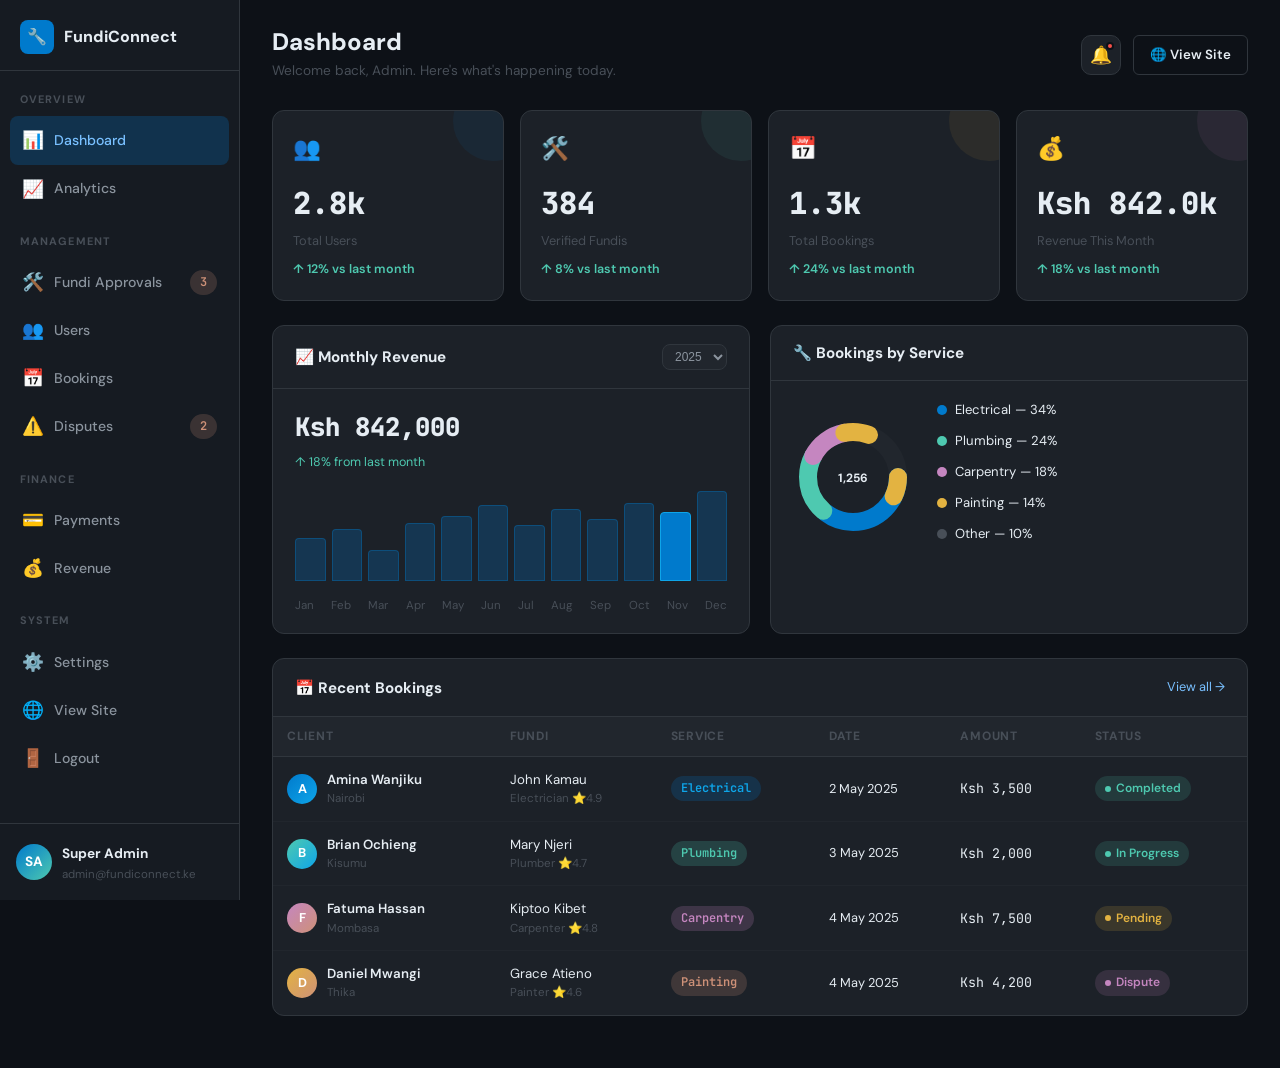
==== commit 600faf9d: "admin 3" ====
--- a/admin.html
+++ b/admin.html
@@ -593,4 +593,370 @@
         </table>
       </div>
     </div>
-  </div><!-- /users -->+  </div><!-- /users -->
+  
+  <!-- ══ PAGE: BOOKINGS ══ -->
+  <div class="page" id="page-bookings">
+    <div class="filter-row">
+      <input class="filter-search" placeholder="🔍 Search bookings…"/>
+      <select class="filter-select"><option>All Status</option><option>Pending</option><option>In Progress</option><option>Completed</option><option>Cancelled</option></select>
+      <select class="filter-select"><option>All Services</option><option>Electrical</option><option>Plumbing</option><option>Carpentry</option><option>Painting</option></select>
+    </div>
+    <div class="admin-panel">
+      <div class="panel-header"><h3>📅 All Bookings</h3><span style="font-size:.8rem;color:var(--text-muted)">1,256 total</span></div>
+      <div style="overflow-x:auto">
+        <table class="data-table">
+          <thead><tr><th>ID</th><th>Client</th><th>Fundi</th><th>Service</th><th>Date</th><th>Amount</th><th>Status</th><th>Actions</th></tr></thead>
+          <tbody>
+            <tr><td style="font-family:'JetBrains Mono',monospace;font-size:.78rem;color:var(--text-muted)">#2345</td><td style="font-size:.83rem">Amina Wanjiku</td><td style="font-size:.83rem">John Kamau</td><td><span class="badge badge-blue">Electrical</span></td><td style="font-size:.78rem">2 May 2025</td><td style="font-family:'JetBrains Mono',monospace;font-size:.82rem">Ksh 3,500</td><td><span class="status status-completed">Completed</span></td><td><div class="action-btns"><button class="act act-view" onclick="showToast('Booking details loaded','info')">👁 View</button></div></td></tr>
+            <tr><td style="font-family:'JetBrains Mono',monospace;font-size:.78rem;color:var(--text-muted)">#2344</td><td style="font-size:.83rem">Brian Ochieng</td><td style="font-size:.83rem">Mary Njeri</td><td><span class="badge badge-green">Plumbing</span></td><td style="font-size:.78rem">3 May 2025</td><td style="font-family:'JetBrains Mono',monospace;font-size:.82rem">Ksh 2,000</td><td><span class="status status-active">In Progress</span></td><td><div class="action-btns"><button class="act act-view" onclick="showToast('Booking details loaded','info')">👁 View</button></div></td></tr>
+            <tr><td style="font-family:'JetBrains Mono',monospace;font-size:.78rem;color:var(--text-muted)">#2343</td><td style="font-size:.83rem">Fatuma Hassan</td><td style="font-size:.83rem">Kiptoo Kibet</td><td><span class="badge badge-purple">Carpentry</span></td><td style="font-size:.78rem">4 May 2025</td><td style="font-family:'JetBrains Mono',monospace;font-size:.82rem">Ksh 7,500</td><td><span class="status status-pending">Pending</span></td><td><div class="action-btns"><button class="act act-view" onclick="showToast('Booking details loaded','info')">👁 View</button><button class="act act-reject" onclick="showToast('Booking cancelled','error')">Cancel</button></div></td></tr>
+            <tr><td style="font-family:'JetBrains Mono',monospace;font-size:.78rem;color:var(--text-muted)">#2341</td><td style="font-size:.83rem">Daniel Mwangi</td><td style="font-size:.83rem">Grace Atieno</td><td><span class="badge badge-orange">Painting</span></td><td style="font-size:.78rem">4 May 2025</td><td style="font-family:'JetBrains Mono',monospace;font-size:.82rem">Ksh 4,200</td><td><span class="status status-dispute">Dispute</span></td><td><div class="action-btns"><button class="act act-view" onclick="navigate('disputes',null)">⚠️ Resolve</button></div></td></tr>
+          </tbody>
+        </table>
+      </div>
+    </div>
+  </div><!-- /bookings -->
+
+  <!-- ══ PAGE: DISPUTES ══ -->
+  <div class="page" id="page-disputes">
+    <div class="admin-grid">
+      <div class="admin-panel panel-full">
+        <div class="panel-header"><h3>⚠️ Open Disputes (2)</h3></div>
+        <div class="panel-body">
+
+          <div class="dispute-card">
+            <div class="dispute-header">
+              <div>
+                <strong style="font-size:.9rem">Booking #2341 — Painting Dispute</strong>
+                <div class="dispute-id">Opened: 4 May 2025 · 14:30</div>
+              </div>
+              <span class="status status-dispute">Open</span>
+            </div>
+            <div class="dispute-body">
+              <div class="dispute-parties">
+                <span class="dispute-party">👤 Daniel Mwangi (Client)</span>
+                <span class="dispute-party">🛠️ Grace Atieno (Fundi)</span>
+              </div>
+              <p>Client claims the fundi left the job incomplete — 2 rooms were not painted as agreed. Fundi disputes this saying the scope changed on-site. Amount held in escrow: <strong>Ksh 4,200</strong></p>
+              <div style="display:flex;gap:8px">
+                <button class="act act-approve" onclick="resolveDispute(this,'client')">💰 Refund Client</button>
+                <button class="act act-view" onclick="resolveDispute(this,'fundi')">💳 Pay Fundi</button>
+                <button class="act act-view" onclick="showToast('Split payment applied','info')">✂️ Split 50/50</button>
+                <button class="act act-view" onclick="showToast('Chat log opened','info')">💬 View Chat</button>
+              </div>
+            </div>
+          </div>
+
+          <div class="dispute-card">
+            <div class="dispute-header">
+              <div>
+                <strong style="font-size:.9rem">Booking #2337 — Electrical Overcharge</strong>
+                <div class="dispute-id">Opened: 1 May 2025 · 09:15</div>
+              </div>
+              <span class="status status-dispute">Open</span>
+            </div>
+            <div class="dispute-body">
+              <div class="dispute-parties">
+                <span class="dispute-party">👤 Christine Njoki (Client)</span>
+                <span class="dispute-party">🛠️ Mike Otieno (Fundi)</span>
+              </div>
+              <p>Client says fundi charged extra Ksh 800 beyond the agreed price for "additional materials" that were not used. Amount held: <strong>Ksh 2,800</strong></p>
+              <div style="display:flex;gap:8px">
+                <button class="act act-approve" onclick="resolveDispute(this,'client')">💰 Refund Client</button>
+                <button class="act act-view" onclick="resolveDispute(this,'fundi')">💳 Pay Fundi</button>
+                <button class="act act-view" onclick="showToast('Chat log opened','info')">💬 View Chat</button>
+              </div>
+            </div>
+          </div>
+        </div>
+      </div>
+    </div>
+  </div><!-- /disputes -->
+
+  <!-- ══ PAGE: PAYMENTS ══ -->
+  <div class="page" id="page-payments">
+    <div class="stats-row">
+      <div class="stat-card"><div class="stat-icon">💰</div><div class="stat-value" style="font-size:1.4rem">Ksh 842,000</div><div class="stat-label">Total Revenue</div></div>
+      <div class="stat-card"><div class="stat-icon">⏳</div><div class="stat-value" style="font-size:1.4rem">Ksh 28,500</div><div class="stat-label">In Escrow</div></div>
+      <div class="stat-card"><div class="stat-icon">✅</div><div class="stat-value" style="font-size:1.4rem">Ksh 780,000</div><div class="stat-label">Paid Out</div></div>
+      <div class="stat-card"><div class="stat-icon">⚠️</div><div class="stat-value" style="font-size:1.4rem">Ksh 6,400</div><div class="stat-label">Refunded</div></div>
+    </div>
+    <div class="admin-panel">
+      <div class="panel-header"><h3>💳 Transaction History</h3></div>
+      <div style="overflow-x:auto">
+        <table class="data-table">
+          <thead><tr><th>Tx ID</th><th>Client</th><th>Fundi</th><th>Amount</th><th>Method</th><th>Date</th><th>Status</th></tr></thead>
+          <tbody>
+            <tr><td style="font-family:'JetBrains Mono',monospace;font-size:.78rem;color:var(--text-muted)">MPX-0091</td><td style="font-size:.83rem">Amina Wanjiku</td><td style="font-size:.83rem">John Kamau</td><td style="font-family:'JetBrains Mono',monospace;font-size:.83rem">Ksh 3,500</td><td><span class="badge badge-green">M-Pesa</span></td><td style="font-size:.78rem">2 May 2025</td><td><span class="status status-completed">Paid Out</span></td></tr>
+            <tr><td style="font-family:'JetBrains Mono',monospace;font-size:.78rem;color:var(--text-muted)">MPX-0090</td><td style="font-size:.83rem">Brian Ochieng</td><td style="font-size:.83rem">Mary Njeri</td><td style="font-family:'JetBrains Mono',monospace;font-size:.83rem">Ksh 2,000</td><td><span class="badge badge-green">M-Pesa</span></td><td style="font-size:.78rem">3 May 2025</td><td><span class="status status-pending">In Escrow</span></td></tr>
+            <tr><td style="font-family:'JetBrains Mono',monospace;font-size:.78rem;color:var(--text-muted)">MPX-0089</td><td style="font-size:.83rem">Christine Njoki</td><td style="font-size:.83rem">Mike Otieno</td><td style="font-family:'JetBrains Mono',monospace;font-size:.83rem">Ksh 2,800</td><td><span class="badge badge-green">M-Pesa</span></td><td style="font-size:.78rem">1 May 2025</td><td><span class="status status-dispute">Disputed</span></td></tr>
+            <tr><td style="font-family:'JetBrains Mono',monospace;font-size:.78rem;color:var(--text-muted)">MPX-0088</td><td style="font-size:.83rem">David Kamau</td><td style="font-size:.83rem">Susan Waweru</td><td style="font-family:'JetBrains Mono',monospace;font-size:.83rem">Ksh 5,000</td><td><span class="badge badge-orange">Cash</span></td><td style="font-size:.78rem">30 Apr 2025</td><td><span class="status status-completed">Paid Out</span></td></tr>
+          </tbody>
+        </table>
+      </div>
+    </div>
+  </div><!-- /payments -->
+
+  <!-- ══ PAGE: ANALYTICS ══ -->
+  <div class="page" id="page-analytics">
+    <div class="stats-row">
+      <div class="stat-card"><div class="stat-icon">📈</div><div class="stat-value">94%</div><div class="stat-label">Completion Rate</div><div class="stat-trend trend-up">↑ 3% this month</div></div>
+      <div class="stat-card"><div class="stat-icon">⭐</div><div class="stat-value">4.7</div><div class="stat-label">Avg Fundi Rating</div><div class="stat-trend trend-up">↑ 0.2 pts</div></div>
+      <div class="stat-card"><div class="stat-icon">⚡</div><div class="stat-value">18m</div><div class="stat-label">Avg Response Time</div><div class="stat-trend trend-down">↓ 5min faster</div></div>
+      <div class="stat-card"><div class="stat-icon">🔄</div><div class="stat-value">68%</div><div class="stat-label">Repeat Clients</div><div class="stat-trend trend-up">↑ 11%</div></div>
+    </div>
+    <div class="admin-grid">
+      <div class="admin-panel">
+        <div class="panel-header"><h3>🏆 Top Fundis</h3></div>
+        <div class="panel-body">
+          <table class="data-table">
+            <thead><tr><th>#</th><th>Fundi</th><th>Jobs</th><th>Rating</th><th>Revenue</th></tr></thead>
+            <tbody>
+              <tr><td style="font-weight:800;color:var(--amber)">1</td><td style="font-size:.83rem">John Kamau</td><td style="font-size:.83rem">142</td><td>⭐ 4.9</td><td style="font-family:'JetBrains Mono',monospace;font-size:.8rem">Ksh 89k</td></tr>
+              <tr><td style="font-weight:800;color:var(--text-secondary)">2</td><td style="font-size:.83rem">Kiptoo Kibet</td><td style="font-size:.83rem">118</td><td>⭐ 4.8</td><td style="font-family:'JetBrains Mono',monospace;font-size:.8rem">Ksh 74k</td></tr>
+              <tr><td style="font-weight:800;color:var(--orange)">3</td><td style="font-size:.83rem">Mary Njeri</td><td style="font-size:.83rem">97</td><td>⭐ 4.7</td><td style="font-family:'JetBrains Mono',monospace;font-size:.8rem">Ksh 61k</td></tr>
+              <tr><td style="color:var(--text-muted)">4</td><td style="font-size:.83rem">Grace Atieno</td><td style="font-size:.83rem">84</td><td>⭐ 4.6</td><td style="font-family:'JetBrains Mono',monospace;font-size:.8rem">Ksh 52k</td></tr>
+            </tbody>
+          </table>
+        </div>
+      </div>
+      <div class="admin-panel">
+        <div class="panel-header"><h3>🌍 Bookings by City</h3></div>
+        <div class="panel-body">
+          <div style="display:flex;flex-direction:column;gap:12px">
+            <div>
+              <div style="display:flex;justify-content:space-between;font-size:.83rem;margin-bottom:4px"><span>Nairobi</span><span style="font-family:'JetBrains Mono',monospace">568 jobs</span></div>
+              <div style="background:var(--bg-elevated);border-radius:4px;height:8px"><div class="progress-fill" data-width="68%" style="height:100%;border-radius:4px;background:var(--blue)"></div></div>
+            </div>
+            <div>
+              <div style="display:flex;justify-content:space-between;font-size:.83rem;margin-bottom:4px"><span>Mombasa</span><span style="font-family:'JetBrains Mono',monospace">234 jobs</span></div>
+              <div style="background:var(--bg-elevated);border-radius:4px;height:8px"><div class="progress-fill" data-width="45%" style="height:100%;border-radius:4px;background:var(--green)"></div></div>
+            </div>
+            <div>
+              <div style="display:flex;justify-content:space-between;font-size:.83rem;margin-bottom:4px"><span>Kisumu</span><span style="font-family:'JetBrains Mono',monospace">187 jobs</span></div>
+              <div style="background:var(--bg-elevated);border-radius:4px;height:8px"><div class="progress-fill" data-width="32%" style="height:100%;border-radius:4px;background:var(--purple)"></div></div>
+            </div>
+            <div>
+              <div style="display:flex;justify-content:space-between;font-size:.83rem;margin-bottom:4px"><span>Eldoret</span><span style="font-family:'JetBrains Mono',monospace">142 jobs</span></div>
+              <div style="background:var(--bg-elevated);border-radius:4px;height:8px"><div class="progress-fill" data-width="22%" style="height:100%;border-radius:4px;background:var(--amber)"></div></div>
+            </div>
+            <div>
+              <div style="display:flex;justify-content:space-between;font-size:.83rem;margin-bottom:4px"><span>Thika</span><span style="font-family:'JetBrains Mono',monospace">125 jobs</span></div>
+              <div style="background:var(--bg-elevated);border-radius:4px;height:8px"><div class="progress-fill" data-width="16%" style="height:100%;border-radius:4px;background:var(--orange)"></div></div>
+            </div>
+          </div>
+        </div>
+      </div>
+    </div>
+  </div><!-- /analytics -->
+
+  <!-- ══ PAGE: REVENUE ══ -->
+  <div class="page" id="page-revenue">
+    <div class="admin-grid">
+      <div class="admin-panel">
+        <div class="panel-header"><h3>💰 Revenue Breakdown</h3></div>
+        <div class="panel-body">
+          <div class="rev-row"><div class="rev-label">Total Transactions</div><div class="rev-val">Ksh 842,000</div></div>
+          <div class="rev-row"><div class="rev-label">Platform Commission (10%)</div><div class="rev-val" style="color:var(--green)">Ksh 84,200</div></div>
+          <div class="rev-row"><div class="rev-label">Paid to Fundis (90%)</div><div class="rev-val">Ksh 757,800</div></div>
+          <div class="rev-row"><div class="rev-label">In Escrow</div><div class="rev-val" style="color:var(--amber)">Ksh 28,500</div></div>
+          <div class="rev-row"><div class="rev-label">Refunded</div><div class="rev-val" style="color:var(--red)">Ksh 6,400</div></div>
+          <div class="rev-row"><div class="rev-label">Net Platform Revenue</div><div class="rev-val" style="color:var(--green);font-size:1.1rem">Ksh 77,800</div></div>
+        </div>
+      </div>
+      <div class="admin-panel">
+        <div class="panel-header"><h3>📊 M-Pesa vs Cash</h3></div>
+        <div class="panel-body">
+          <div style="text-align:center;padding:20px 0">
+            <svg width="140" height="140" viewBox="0 0 140 140">
+              <circle cx="70" cy="70" r="54" fill="none" stroke="var(--bg-elevated)" stroke-width="20"/>
+              <circle cx="70" cy="70" r="54" fill="none" stroke="var(--green)" stroke-width="20" stroke-dasharray="270 339" stroke-dashoffset="0"/>
+              <circle cx="70" cy="70" r="54" fill="none" stroke="var(--amber)" stroke-width="20" stroke-dasharray="69 339" stroke-dashoffset="-270"/>
+              <text x="70" y="68" text-anchor="middle" fill="var(--text-primary)" font-size="14" font-weight="700">80%</text>
+              <text x="70" y="84" text-anchor="middle" fill="var(--text-muted)" font-size="10">M-Pesa</text>
+            </svg>
+          </div>
+          <div class="legend-item"><div class="legend-dot" style="background:var(--green)"></div> M-Pesa — 80% (Ksh 673,600)</div>
+          <div class="legend-item"><div class="legend-dot" style="background:var(--amber)"></div> Cash — 20% (Ksh 168,400)</div>
+        </div>
+      </div>
+    </div>
+  </div><!-- /revenue -->
+
+  <!-- ══ PAGE: SETTINGS ══ -->
+  <div class="page" id="page-settings">
+    <div class="admin-grid">
+      <div class="admin-panel">
+        <div class="panel-header"><h3>⚙️ Platform Settings</h3></div>
+        <div class="panel-body">
+          <div class="form-group" style="margin-bottom:18px">
+            <label class="form-label" style="display:block;margin-bottom:6px;font-size:.83rem;color:var(--text-secondary)">Platform Commission (%)</label>
+            <input type="number" value="10" class="filter-search" style="width:100%"/>
+          </div>
+          <div class="form-group" style="margin-bottom:18px">
+            <label class="form-label" style="display:block;margin-bottom:6px;font-size:.83rem;color:var(--text-secondary)">Emergency Response Radius (km)</label>
+            <input type="number" value="5" class="filter-search" style="width:100%"/>
+          </div>
+          <div class="form-group" style="margin-bottom:18px">
+            <label class="form-label" style="display:block;margin-bottom:6px;font-size:.83rem;color:var(--text-secondary)">Minimum Fundi Rating to appear in search</label>
+            <input type="number" value="3.5" step="0.1" class="filter-search" style="width:100%"/>
+          </div>
+          <div class="form-group" style="margin-bottom:24px">
+            <label class="form-label" style="display:block;margin-bottom:6px;font-size:.83rem;color:var(--text-secondary)">Auto-approve fundis with verified national ID</label>
+            <select class="filter-select" style="width:100%"><option>No — Manual review required</option><option>Yes — Auto-approve</option></select>
+          </div>
+          <button class="btn btn-primary" style="width:100%" onclick="showToast('Settings saved ✅','success')">Save Settings</button>
+        </div>
+      </div>
+      <div class="admin-panel">
+        <div class="panel-header"><h3>📢 Send Announcement</h3></div>
+        <div class="panel-body">
+          <div style="margin-bottom:14px">
+            <label style="display:block;margin-bottom:6px;font-size:.83rem;color:var(--text-secondary)">Target Audience</label>
+            <select class="filter-select" style="width:100%"><option>All Users</option><option>Clients only</option><option>Fundis only</option></select>
+          </div>
+          <div style="margin-bottom:14px">
+            <label style="display:block;margin-bottom:6px;font-size:.83rem;color:var(--text-secondary)">Message</label>
+            <textarea class="filter-search" rows="4" placeholder="Type your announcement…" style="width:100%;resize:vertical"></textarea>
+          </div>
+          <div style="display:flex;gap:10px">
+            <button class="btn btn-outline" style="flex:1" onclick="showToast('Test sent to admin email','info')">🧪 Test</button>
+            <button class="btn btn-primary" style="flex:1" onclick="showToast('Announcement sent to all users 📢','success')">📢 Send</button>
+          </div>
+        </div>
+      </div>
+    </div>
+  </div><!-- /settings -->
+
+</main>
+
+<div class="toast-container"></div>
+<script src="js/main.js"></script>
+<script>
+  /* ── Navigation ── */
+  function navigate(page, linkEl) {
+    document.querySelectorAll('.page').forEach(p => p.classList.remove('active'));
+    document.getElementById('page-' + page)?.classList.add('active');
+    if (linkEl) {
+      document.querySelectorAll('.sidebar-nav a').forEach(a => a.classList.remove('active'));
+      linkEl.classList.add('active');
+    }
+    const titles = {
+      dashboard:'Dashboard', analytics:'Analytics', fundis:'Fundi Approvals',
+      users:'User Management', bookings:'Bookings', disputes:'Disputes',
+      payments:'Payments', revenue:'Revenue', settings:'Settings'
+    };
+    const subs = {
+      dashboard:'Welcome back, Admin. Here\'s what\'s happening today.',
+      fundis:'Review and approve fundi registration applications.',
+      users:'Manage all platform users — clients and fundis.',
+      bookings:'Track and manage all platform bookings.',
+      disputes:'Resolve disputes between clients and fundis.',
+      payments:'Monitor all M-Pesa and cash transactions.',
+      revenue:'Platform revenue and commission tracking.',
+      analytics:'Platform performance metrics and insights.',
+      settings:'Configure platform settings and notifications.'
+    };
+    document.getElementById('page-title').textContent = titles[page] || 'Admin';
+    document.getElementById('page-sub').textContent = subs[page] || '';
+  }
+
+  /* ── Approval actions ── */
+  function approveCard(id, name) {
+    const card = document.getElementById(id);
+    card.style.opacity = '0.5';
+    card.style.transition = 'all .3s';
+    setTimeout(() => card.remove(), 300);
+    showToast(`${name} approved as fundi ✅`, 'success');
+    const badge = document.querySelector('.badge-orange');
+    if (badge) {
+      const count = parseInt(badge.textContent) - 1;
+      badge.textContent = count > 0 ? count : '';
+    }
+  }
+
+  function rejectCard(id, name) {
+    const card = document.getElementById(id);
+    card.style.opacity = '0.5';
+    card.style.transition = 'all .3s';
+    setTimeout(() => card.remove(), 300);
+    showToast(`${name}'s application rejected`, 'error');
+  }
+
+  /* ── Dispute resolution ── */
+  function resolveDispute(btn, winner) {
+    const card = btn.closest('.dispute-card');
+    const label = winner === 'client' ? 'Client refunded ✅' : 'Fundi paid out ✅';
+    showToast(label, 'success');
+    setTimeout(() => card.style.opacity = '0.4', 200);
+  }
+
+  /* ── Revenue chart ── */
+  const revData = [52,64,38,71,80,93,68,88,76,95,84,110];
+  const revMonths = ['Jan','Feb','Mar','Apr','May','Jun','Jul','Aug','Sep','Oct','Nov','Dec'];
+  const maxRev = Math.max(...revData);
+  const chart = document.getElementById('rev-chart');
+  if (chart) {
+    revData.forEach((v, i) => {
+      const bar = document.createElement('div');
+      bar.className = 'chart-bar';
+      if (i === 10) bar.dataset.active = 'true'; // Nov = current
+      bar.style.height = (v / maxRev * 90) + 'px';
+      bar.innerHTML = `<div class="chart-tooltip">Ksh ${v}k</div>`;
+      chart.appendChild(bar);
+    });
+  }
+
+  /* ── Notifications ── */
+  const notifBtn = document.getElementById('notif-btn');
+  const notifPanel = document.getElementById('notif-panel');
+  notifBtn?.addEventListener('click', e => { e.stopPropagation(); notifPanel.classList.toggle('open'); });
+  document.addEventListener('click', e => { if (!notifPanel?.contains(e.target) && e.target !== notifBtn) notifPanel?.classList.remove('open'); });
+
+  /* ── Tab switching ── */
+  document.querySelectorAll('.tab-btn').forEach(btn => {
+    btn.addEventListener('click', () => {
+      const group = btn.closest('[data-tabs]') || btn.closest('.page');
+      const target = btn.dataset.tab;
+      const allBtns = btn.parentElement.querySelectorAll('.tab-btn');
+      const allPanes = (btn.closest('.page') || document).querySelectorAll('.tab-pane');
+      allBtns.forEach(b => b.classList.remove('active'));
+      allPanes.forEach(p => p.classList.remove('active'));
+      btn.classList.add('active');
+      document.querySelector(`[data-tab-pane="${target}"]`)?.classList.add('active');
+    });
+  });
+
+  /* ── Progress bars ── */
+  setTimeout(() => {
+    document.querySelectorAll('.progress-fill[data-width]').forEach(el => {
+      el.style.width = el.dataset.width;
+      el.style.transition = 'width 1s ease';
+    });
+  }, 500);
+
+  /* ── Counter animation ── */
+  document.querySelectorAll('[data-count]').forEach(el => {
+    const target = parseInt(el.dataset.count);
+    const suffix = el.dataset.suffix || '';
+    let current = 0;
+    const step = target / 60;
+    const timer = setInterval(() => {
+      current += step;
+      if (current >= target) { current = target; clearInterval(timer); }
+      const n = Math.floor(current);
+      el.textContent = n >= 1000 ? (n/1000).toFixed(1) + 'k' + suffix : n + suffix;
+    }, 20);
+  });
+
+  /* ── Filter users ── */
+  function filterUsers(q) {
+    const val = (q || '').toLowerCase();
+    document.querySelectorAll('#users-table tbody tr').forEach(row => {
+      row.style.display = row.textContent.toLowerCase().includes(val) ? '' : 'none';
+    });
+  }
+</script>
+</body>
+</html>
